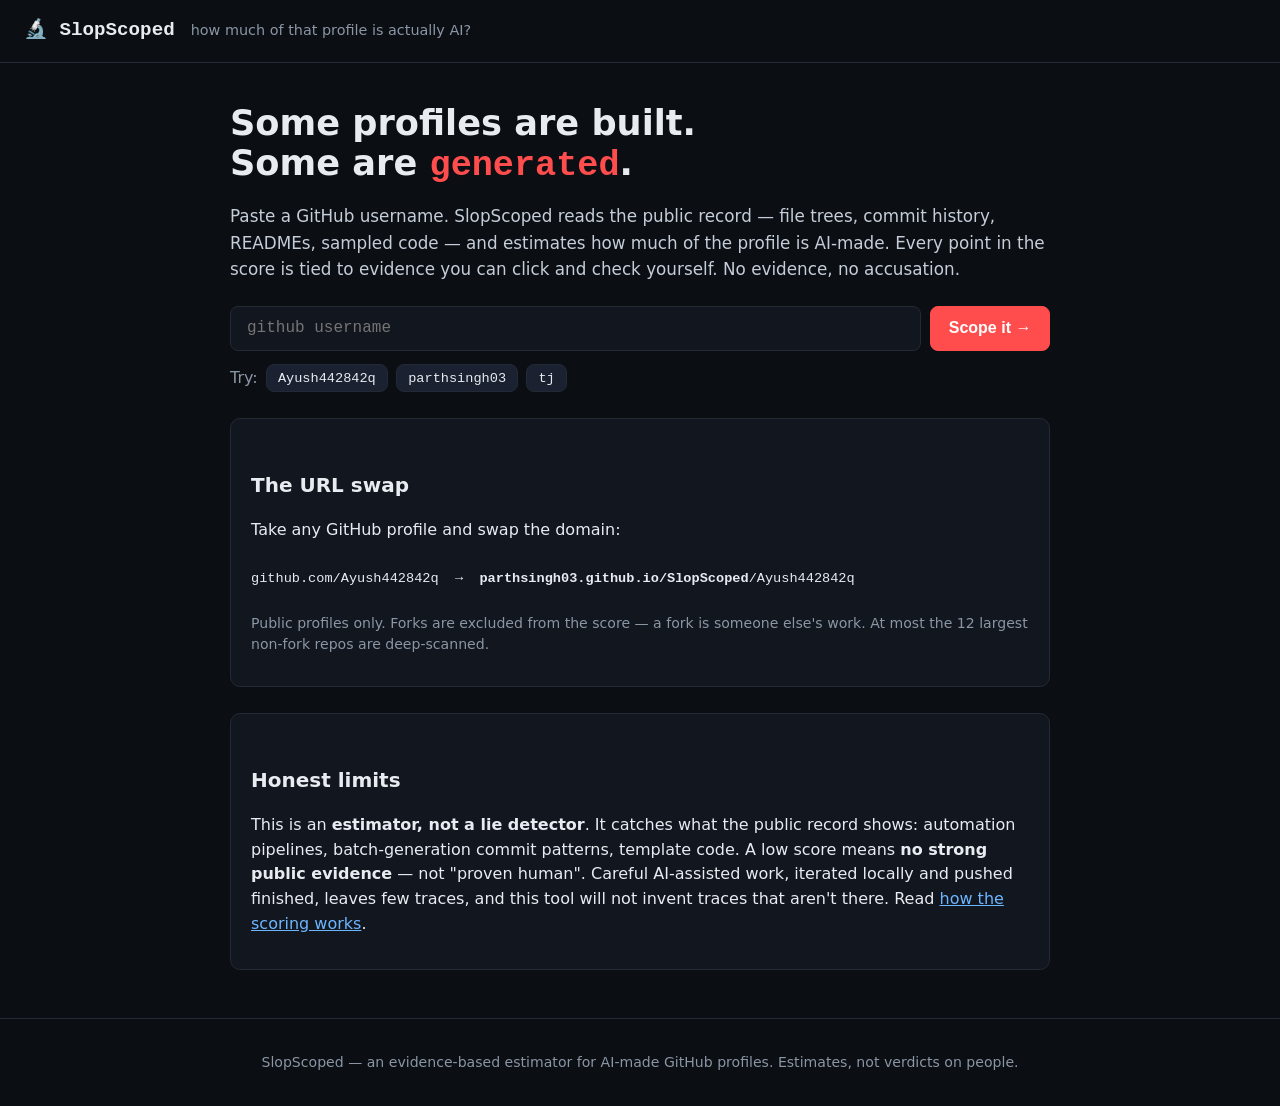
==== index.html @ 8f2cbe33 "Add files via upload" ====
<!DOCTYPE html>
<html lang="en">
<head>
<meta charset="UTF-8">
<meta name="viewport" content="width=device-width, initial-scale=1.0">
<title>SlopScoped — how much of a GitHub profile is actually AI?</title>
<meta name="description" content="Paste a GitHub username and get an evidence-based estimate of how much of the profile is AI-made — automation scripts, commit dumps, template code — with every point linked to its proof.">
<link rel="stylesheet" href="styles.css">
<link rel="icon" href="data:image/svg+xml,<svg xmlns='http://www.w3.org/2000/svg' viewBox='0 0 100 100'><text y='.9em' font-size='90'>🔬</text></svg>">
</head>
<body>
<header class="topbar">
  <a class="brand" href="./">🔬 SlopScoped</a>
  <span class="tag">how much of that profile is actually AI?</span>
</header>

<main>
  <!-- landing -->
  <section id="landing">
    <h1>Some profiles are built.<br>Some are <span class="stamp-inline">generated</span>.</h1>
    <p class="lede">Paste a GitHub username. SlopScoped reads the public record — file trees,
      commit history, READMEs, sampled code — and estimates how much of the profile is AI-made.
      Every point in the score is tied to evidence you can click and check yourself.
      No evidence, no accusation.</p>
    <div class="ask">
      <input id="user-input" type="text" placeholder="github username" autocomplete="off" spellcheck="false">
      <button id="go">Scope it →</button>
    </div>
    <p id="error" class="error" hidden></p>
    <div class="examples">
      <span>Try:</span>
      <button class="example" data-user="Ayush442842q">Ayush442842q</button>
      <button class="example" data-user="parthsingh03">parthsingh03</button>
      <button class="example" data-user="tj">tj</button>
    </div>
    <div class="swap-tip">
      <h2>The URL swap</h2>
      <p>Take any GitHub profile and swap the domain:</p>
      <code class="swap">github.com/Ayush442842q &nbsp;→&nbsp; <b>parthsingh03.github.io/SlopScoped</b>/Ayush442842q</code>
      <p class="fine">Public profiles only. Forks are excluded from the score — a fork is
        someone else's work. At most the 12 largest non-fork repos are deep-scanned.</p>
    </div>
    <div class="honest">
      <h2>Honest limits</h2>
      <p>This is an <b>estimator, not a lie detector</b>. It catches what the public record
        shows: automation pipelines, batch-generation commit patterns, template code.
        A low score means <b>no strong public evidence</b> — not "proven human".
        Careful AI-assisted work, iterated locally and pushed finished, leaves few traces,
        and this tool will not invent traces that aren't there. Read
        <a href="SCORING.md">how the scoring works</a>.</p>
    </div>
  </section>

  <!-- scanning -->
  <section id="scanning" hidden>
    <h1>Scoping <span id="scan-user"></span>…</h1>
    <pre id="scan-log" class="scanlog"></pre>
  </section>

  <!-- result -->
  <section id="result" hidden>
    <p class="meta"><a href="./">← scope another profile</a></p>
    <h1 id="profile-title"></h1>
    <div class="score-hero">
      <div class="score-num"><span id="score-num">0</span><span class="pct">%</span></div>
      <div class="score-side">
        <p class="score-label">estimated AI-made<br><span id="score-range" class="meta"></span></p>
        <p id="profile-verdict" class="verdict"></p>
      </div>
    </div>
    <p id="profile-meta" class="meta"></p>
    <h2>Repo by repo</h2>
    <div id="repo-cards"></div>
    <div class="honest">
      <p><b>Remember:</b> a low score means no strong public evidence was found — not proof
        of human authorship. Scores reward evidence, not suspicion.
        <a href="SCORING.md">Full scoring rules</a>.</p>
    </div>
  </section>
</main>

<footer>
  <p>SlopScoped — an evidence-based estimator for AI-made GitHub profiles. Estimates, not verdicts on people.</p>
</footer>
<script src="engine.js"></script>
<script src="app.js"></script>
</body>
</html>
---- styles.css ----
:root {
  --bg: #0b0e13; --panel: #12161e; --line: #232a36;
  --text: #e8ecf1; --dim: #8b96a5; --accent: #ff4d4d;
  --amber: #ffb02e; --green: #3ddc84; --mono: ui-monospace, 'SF Mono', Menlo, Consolas, monospace;
}
* { box-sizing: border-box; }
body { margin: 0; background: var(--bg); color: var(--text);
  font-family: system-ui, -apple-system, 'Segoe UI', Roboto, sans-serif; line-height: 1.55; }
a { color: #6cb6ff; }
.topbar { display: flex; gap: 1rem; align-items: baseline; padding: 1rem 1.5rem;
  border-bottom: 1px solid var(--line); }
.brand { font-family: var(--mono); font-weight: 700; font-size: 1.2rem; color: var(--text); text-decoration: none; }
.topbar .tag { color: var(--dim); font-size: .9rem; }
main { max-width: 860px; margin: 0 auto; padding: 2rem 1.25rem 3rem; }
h1 { font-size: 2.2rem; line-height: 1.15; margin: .5rem 0 1rem; }
h2 { margin-top: 2.2rem; font-size: 1.25rem; }
.lede { color: #c4cdd8; font-size: 1.05rem; }
.stamp-inline { color: var(--accent); font-family: var(--mono); }
.ask { display: flex; gap: .6rem; margin: 1.5rem 0 .5rem; flex-wrap: wrap; }
.ask input { flex: 1 1 260px; padding: .8rem 1rem; font-size: 1rem; font-family: var(--mono);
  background: var(--panel); border: 1px solid var(--line); border-radius: 8px; color: var(--text); }
.ask button, .example { cursor: pointer; border-radius: 8px; border: 1px solid var(--line);
  background: #1a2130; color: var(--text); padding: .8rem 1.1rem; font-size: 1rem; }
.ask button { background: var(--accent); border-color: var(--accent); color: #fff; font-weight: 700; }
.example { padding: .35rem .7rem; font-size: .85rem; font-family: var(--mono); }
.examples { display: flex; gap: .5rem; align-items: center; color: var(--dim); flex-wrap: wrap; margin-top: .8rem; }
.error { color: var(--accent); font-weight: 600; }
.swap-tip, .honest { background: var(--panel); border: 1px solid var(--line);
  border-radius: 10px; padding: 1rem 1.25rem; margin-top: 1.6rem; }
.swap { display: block; font-family: var(--mono); font-size: .85rem; overflow-x: auto;
  white-space: nowrap; padding: .6rem 0; }
.fine, .meta { color: var(--dim); font-size: .88rem; }
.scanlog { background: #05070a; border: 1px solid var(--line); border-radius: 10px;
  padding: 1rem; font-family: var(--mono); font-size: .85rem; min-height: 180px;
  white-space: pre-wrap; color: #9fe8b1; }
.score-hero { display: flex; gap: 2rem; align-items: center; flex-wrap: wrap;
  background: var(--panel); border: 1px solid var(--line); border-radius: 12px; padding: 1.5rem; }
.score-num { font-family: var(--mono); font-size: 5rem; font-weight: 800; line-height: 1; }
.score-num .pct { font-size: 2rem; color: var(--dim); }
.score-label { font-size: 1.05rem; margin: 0 0 .4rem; }
.verdict { display: inline-block; font-family: var(--mono); font-weight: 700;
  padding: .3rem .7rem; border-radius: 6px; border: 2px solid currentColor; transform: rotate(-1.5deg); }
.v-proven { color: var(--accent); } .v-high { color: var(--amber); }
.v-mid { color: #ffd76a; } .v-low { color: var(--green); }
.card { background: var(--panel); border: 1px solid var(--line); border-radius: 10px;
  padding: 1rem 1.25rem; margin: 1rem 0; }
.card-head { display: flex; justify-content: space-between; gap: 1rem; align-items: baseline; flex-wrap: wrap; }
.card-head a { font-family: var(--mono); font-weight: 700; font-size: 1.05rem; }
.badge { font-family: var(--mono); font-size: .85rem; font-weight: 700; }
.evidence { list-style: none; padding: 0; margin: .5rem 0 0; }
.evidence li { padding: .3rem 0; border-top: 1px dashed var(--line); font-size: .94rem; }
.pts { font-family: var(--mono); font-weight: 700; }
.pts.pos { color: var(--accent); } .pts.neg { color: var(--green); }
footer { border-top: 1px solid var(--line); padding: 1.2rem 1.5rem; color: var(--dim);
  font-size: .88rem; text-align: center; }
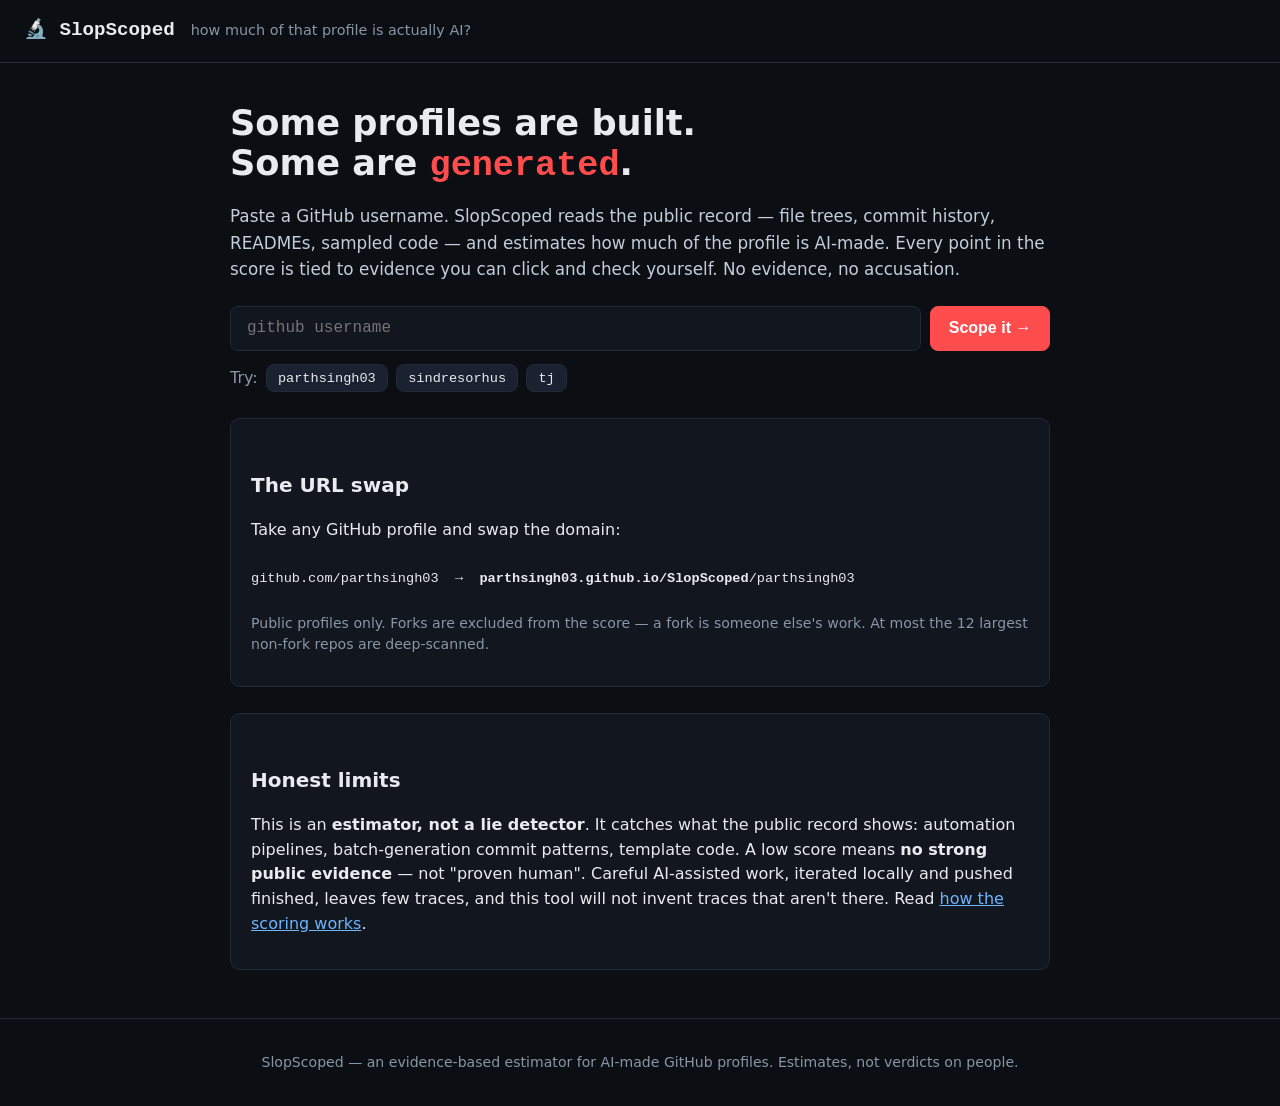
==== commit 74aa9643: "Remove personal example from README, site and scoring doc" ====
--- a/index.html
+++ b/index.html
@@ -29,14 +29,14 @@
     <p id="error" class="error" hidden></p>
     <div class="examples">
       <span>Try:</span>
-      <button class="example" data-user="Ayush442842q">Ayush442842q</button>
       <button class="example" data-user="parthsingh03">parthsingh03</button>
+      <button class="example" data-user="sindresorhus">sindresorhus</button>
       <button class="example" data-user="tj">tj</button>
     </div>
     <div class="swap-tip">
       <h2>The URL swap</h2>
       <p>Take any GitHub profile and swap the domain:</p>
-      <code class="swap">github.com/Ayush442842q &nbsp;→&nbsp; <b>parthsingh03.github.io/SlopScoped</b>/Ayush442842q</code>
+      <code class="swap">github.com/parthsingh03 &nbsp;→&nbsp; <b>parthsingh03.github.io/SlopScoped</b>/parthsingh03</code>
       <p class="fine">Public profiles only. Forks are excluded from the score — a fork is
         someone else's work. At most the 12 largest non-fork repos are deep-scanned.</p>
     </div>
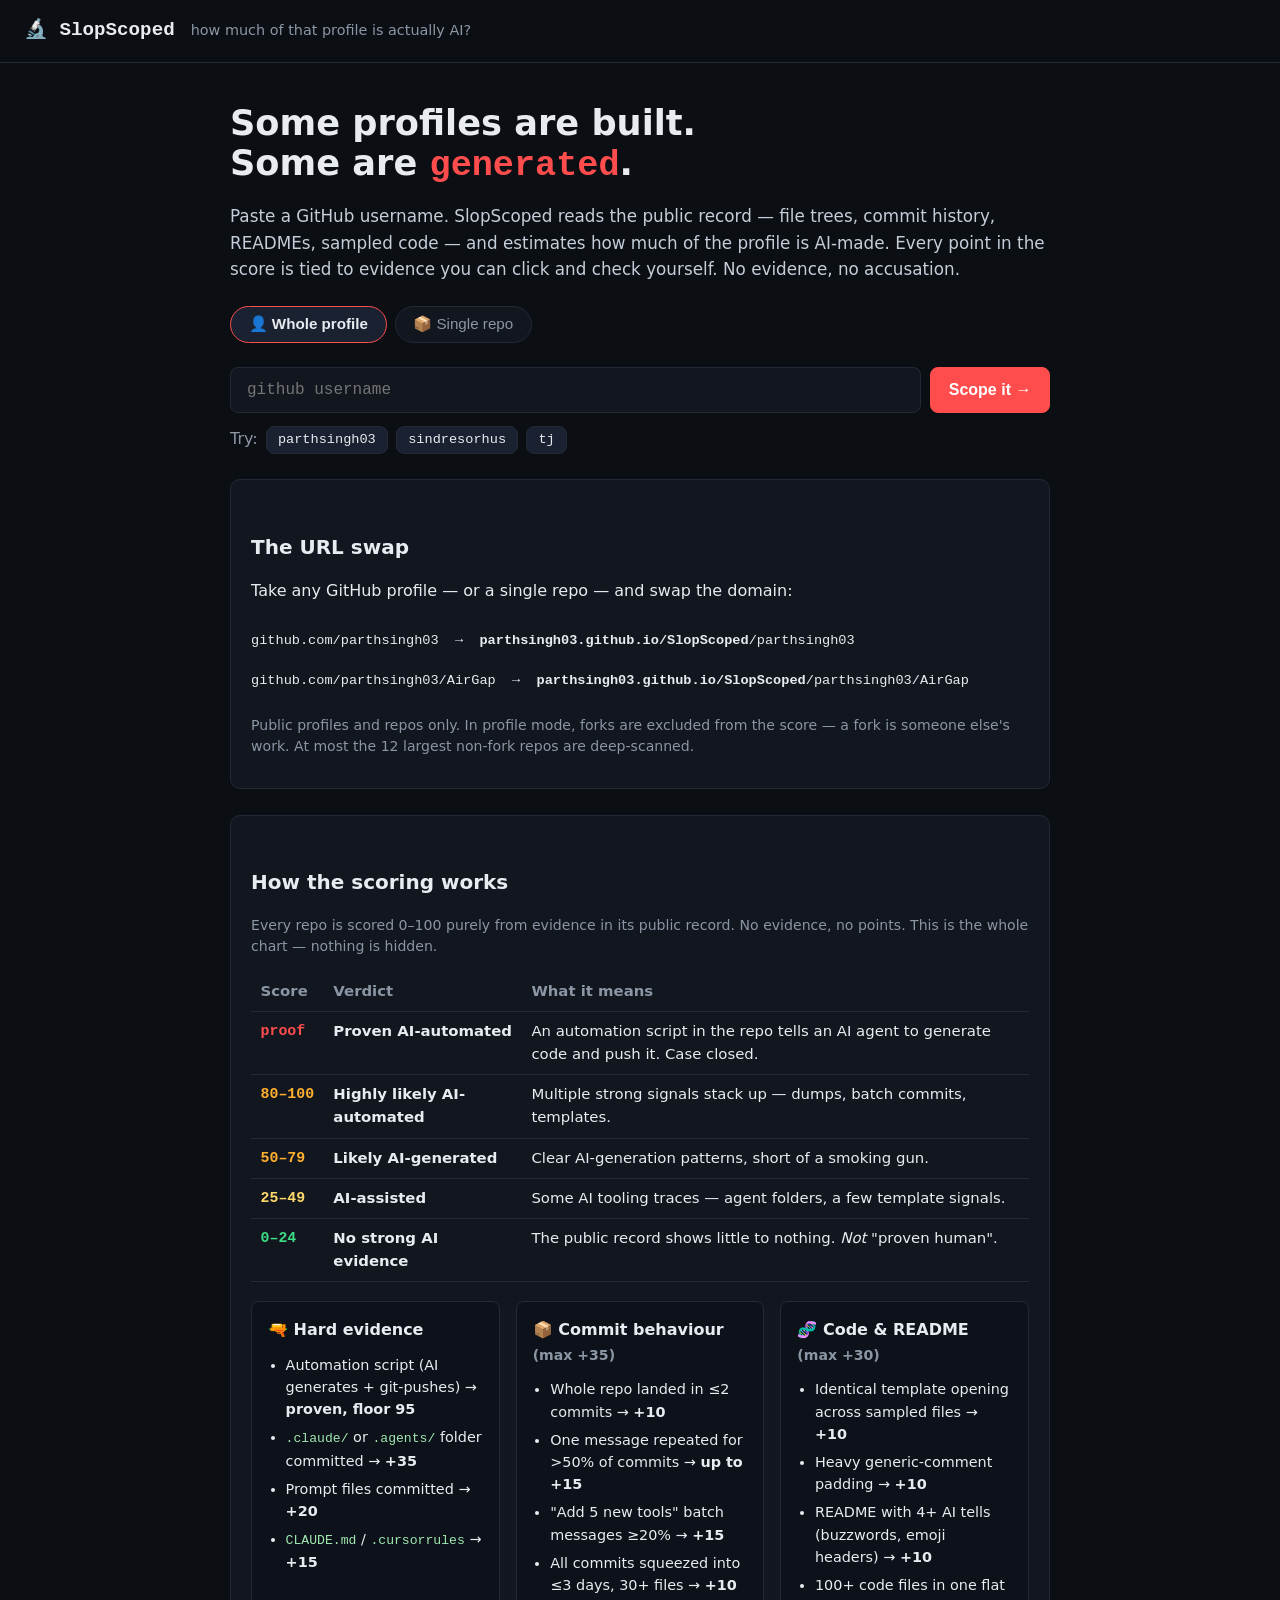
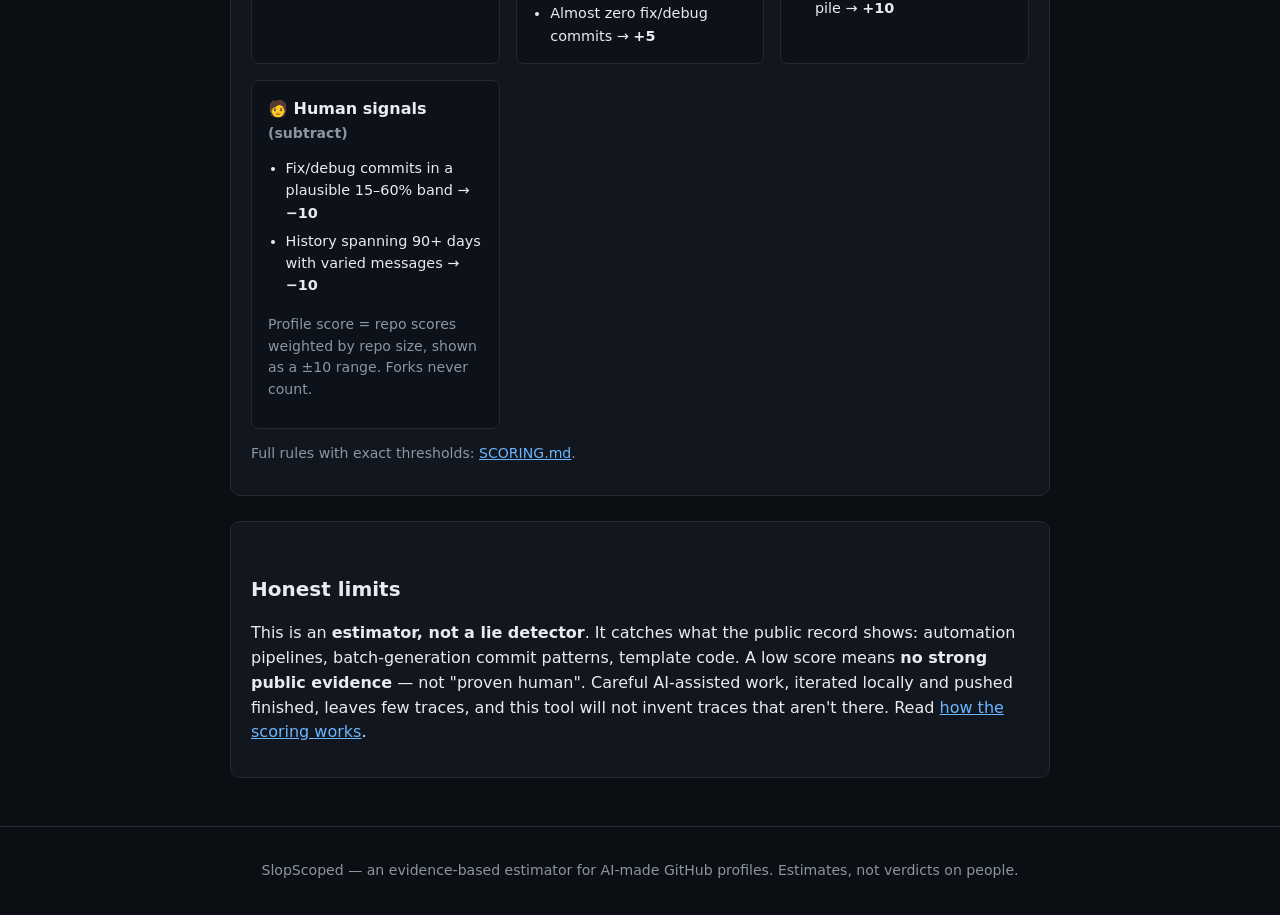
==== commit 0983628b: "Front-page scoring chart + single-repo mode" ====
--- a/index.html
+++ b/index.html
@@ -22,6 +22,10 @@
       commit history, READMEs, sampled code — and estimates how much of the profile is AI-made.
       Every point in the score is tied to evidence you can click and check yourself.
       No evidence, no accusation.</p>
+    <div class="modes">
+      <button id="mode-profile" class="mode active">👤 Whole profile</button>
+      <button id="mode-repo" class="mode">📦 Single repo</button>
+    </div>
     <div class="ask">
       <input id="user-input" type="text" placeholder="github username" autocomplete="off" spellcheck="false">
       <button id="go">Scope it →</button>
@@ -29,16 +33,74 @@
     <p id="error" class="error" hidden></p>
     <div class="examples">
       <span>Try:</span>
-      <button class="example" data-user="parthsingh03">parthsingh03</button>
-      <button class="example" data-user="sindresorhus">sindresorhus</button>
-      <button class="example" data-user="tj">tj</button>
+      <button class="example profile-example" data-user="parthsingh03">parthsingh03</button>
+      <button class="example profile-example" data-user="sindresorhus">sindresorhus</button>
+      <button class="example profile-example" data-user="tj">tj</button>
+      <button class="example repo-example" data-repo="parthsingh03/AirGap" hidden>parthsingh03/AirGap</button>
+      <button class="example repo-example" data-repo="parthsingh03/TrailHead" hidden>parthsingh03/TrailHead</button>
+      <button class="example repo-example" data-repo="tj/commander.js" hidden>tj/commander.js</button>
     </div>
     <div class="swap-tip">
       <h2>The URL swap</h2>
-      <p>Take any GitHub profile and swap the domain:</p>
+      <p>Take any GitHub profile — or a single repo — and swap the domain:</p>
       <code class="swap">github.com/parthsingh03 &nbsp;→&nbsp; <b>parthsingh03.github.io/SlopScoped</b>/parthsingh03</code>
-      <p class="fine">Public profiles only. Forks are excluded from the score — a fork is
-        someone else's work. At most the 12 largest non-fork repos are deep-scanned.</p>
+      <code class="swap">github.com/parthsingh03/AirGap &nbsp;→&nbsp; <b>parthsingh03.github.io/SlopScoped</b>/parthsingh03/AirGap</code>
+      <p class="fine">Public profiles and repos only. In profile mode, forks are excluded
+        from the score — a fork is someone else's work. At most the 12 largest
+        non-fork repos are deep-scanned.</p>
+    </div>
+    <div class="chart">
+      <h2>How the scoring works</h2>
+      <p class="fine">Every repo is scored 0–100 purely from evidence in its public record.
+        No evidence, no points. This is the whole chart — nothing is hidden.</p>
+      <table class="bands">
+        <tr><th>Score</th><th>Verdict</th><th>What it means</th></tr>
+        <tr><td class="mono b-proven">proof</td><td><b>Proven AI-automated</b></td><td>An automation script in the repo tells an AI agent to generate code and push it. Case closed.</td></tr>
+        <tr><td class="mono b-high">80–100</td><td><b>Highly likely AI-automated</b></td><td>Multiple strong signals stack up — dumps, batch commits, templates.</td></tr>
+        <tr><td class="mono b-high">50–79</td><td><b>Likely AI-generated</b></td><td>Clear AI-generation patterns, short of a smoking gun.</td></tr>
+        <tr><td class="mono b-mid">25–49</td><td><b>AI-assisted</b></td><td>Some AI tooling traces — agent folders, a few template signals.</td></tr>
+        <tr><td class="mono b-low">0–24</td><td><b>No strong AI evidence</b></td><td>The public record shows little to nothing. <i>Not</i> "proven human".</td></tr>
+      </table>
+      <div class="sig-grid">
+        <div class="sig">
+          <h3>🔫 Hard evidence</h3>
+          <ul>
+            <li>Automation script (AI generates + git-pushes) → <b>proven, floor 95</b></li>
+            <li><code>.claude/</code> or <code>.agents/</code> folder committed → <b>+35</b></li>
+            <li>Prompt files committed → <b>+20</b></li>
+            <li><code>CLAUDE.md</code> / <code>.cursorrules</code> → <b>+15</b></li>
+          </ul>
+        </div>
+        <div class="sig">
+          <h3>📦 Commit behaviour <span class="fine">(max +35)</span></h3>
+          <ul>
+            <li>Whole repo landed in ≤2 commits → <b>+10</b></li>
+            <li>One message repeated for &gt;50% of commits → <b>up to +15</b></li>
+            <li>"Add 5 new tools" batch messages ≥20% → <b>+15</b></li>
+            <li>All commits squeezed into ≤3 days, 30+ files → <b>+10</b></li>
+            <li>Almost zero fix/debug commits → <b>+5</b></li>
+          </ul>
+        </div>
+        <div class="sig">
+          <h3>🧬 Code &amp; README <span class="fine">(max +30)</span></h3>
+          <ul>
+            <li>Identical template opening across sampled files → <b>+10</b></li>
+            <li>Heavy generic-comment padding → <b>+10</b></li>
+            <li>README with 4+ AI tells (buzzwords, emoji headers) → <b>+10</b></li>
+            <li>100+ code files in one flat pile → <b>+10</b></li>
+          </ul>
+        </div>
+        <div class="sig">
+          <h3>🧑 Human signals <span class="fine">(subtract)</span></h3>
+          <ul>
+            <li>Fix/debug commits in a plausible 15–60% band → <b>−10</b></li>
+            <li>History spanning 90+ days with varied messages → <b>−10</b></li>
+          </ul>
+          <p class="fine">Profile score = repo scores weighted by repo size,
+            shown as a ±10 range. Forks never count.</p>
+        </div>
+      </div>
+      <p class="fine">Full rules with exact thresholds: <a href="SCORING.md">SCORING.md</a>.</p>
     </div>
     <div class="honest">
       <h2>Honest limits</h2>
--- a/styles.css
+++ b/styles.css
@@ -51,5 +51,23 @@
 .evidence li { padding: .3rem 0; border-top: 1px dashed var(--line); font-size: .94rem; }
 .pts { font-family: var(--mono); font-weight: 700; }
 .pts.pos { color: var(--accent); } .pts.neg { color: var(--green); }
+.modes { display: flex; gap: .5rem; margin-top: 1.5rem; }
+.mode { cursor: pointer; border-radius: 999px; border: 1px solid var(--line);
+  background: var(--panel); color: var(--dim); padding: .55rem 1.1rem; font-size: .95rem; }
+.mode.active { background: #1a2130; color: var(--text); border-color: var(--accent); font-weight: 700; }
+.chart { background: var(--panel); border: 1px solid var(--line);
+  border-radius: 10px; padding: 1rem 1.25rem; margin-top: 1.6rem; }
+.bands { width: 100%; border-collapse: collapse; margin: .8rem 0 1.2rem; font-size: .93rem; }
+.bands th, .bands td { text-align: left; padding: .5rem .6rem; border-bottom: 1px solid var(--line); vertical-align: top; }
+.bands th { color: var(--dim); font-weight: 600; }
+.mono { font-family: var(--mono); font-weight: 700; white-space: nowrap; }
+.b-proven { color: var(--accent); } .b-high { color: var(--amber); }
+.b-mid { color: #ffd76a; } .b-low { color: var(--green); }
+.sig-grid { display: grid; grid-template-columns: repeat(auto-fit, minmax(230px, 1fr)); gap: 1rem; }
+.sig { background: #0d1119; border: 1px solid var(--line); border-radius: 8px; padding: .8rem 1rem; }
+.sig h3 { margin: .2rem 0 .5rem; font-size: 1rem; }
+.sig ul { margin: 0; padding-left: 1.1rem; font-size: .9rem; }
+.sig li { padding: .18rem 0; }
+.sig code { font-family: var(--mono); font-size: .82rem; color: #9fe8b1; }
 footer { border-top: 1px solid var(--line); padding: 1.2rem 1.5rem; color: var(--dim);
   font-size: .88rem; text-align: center; }
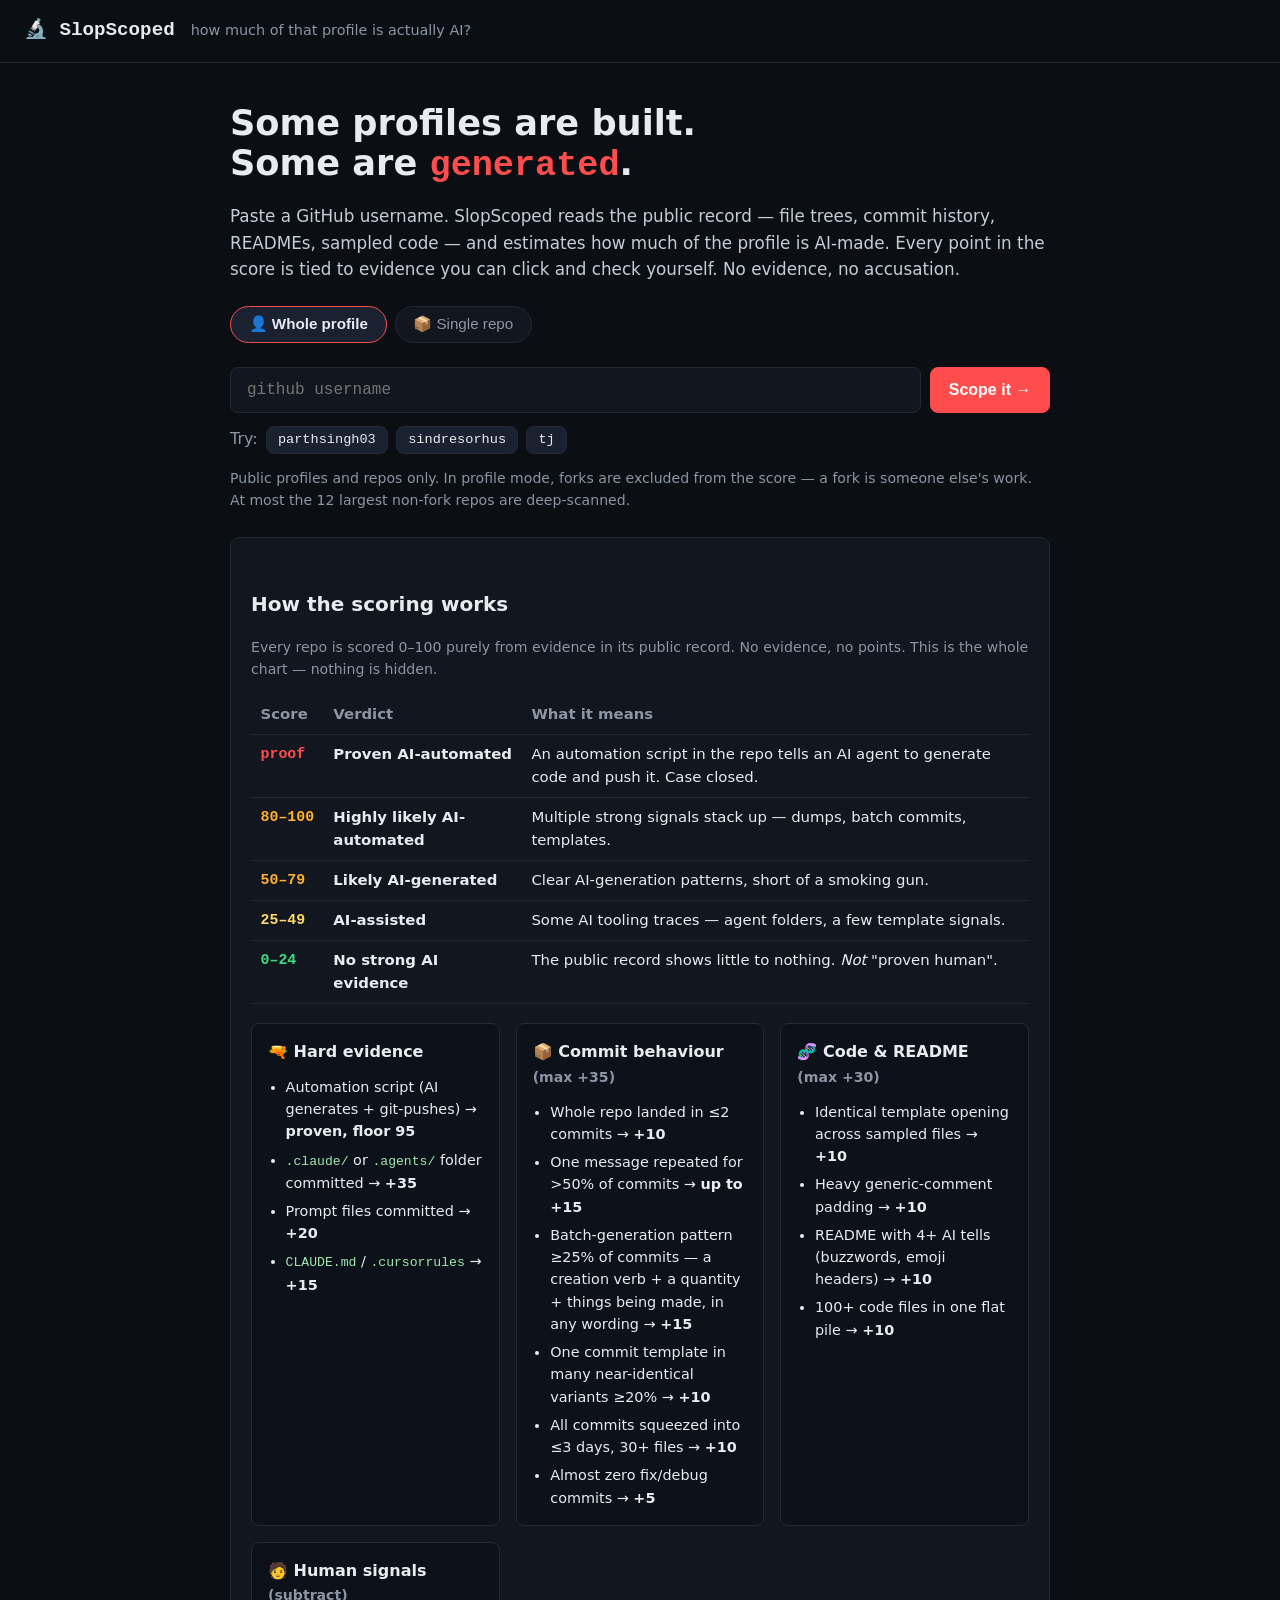
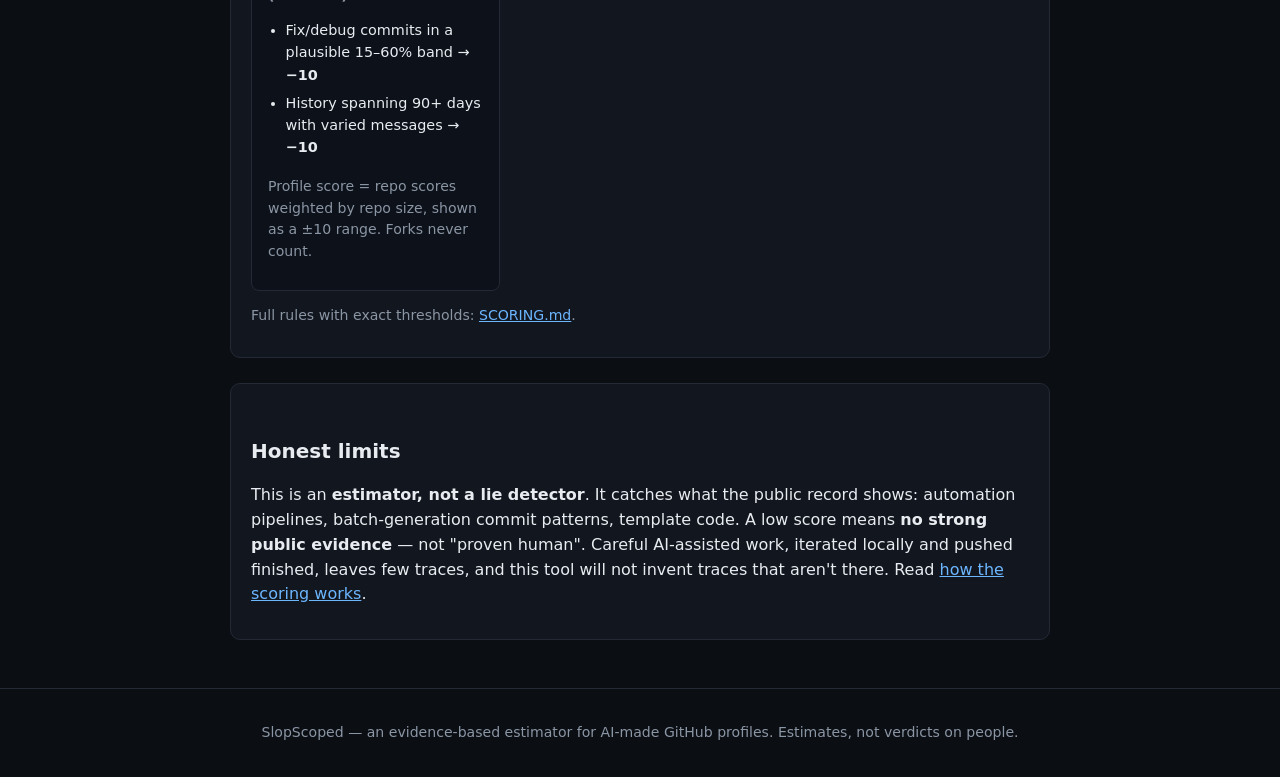
==== commit 8c874b0d: "Generalize scoring (no case-specific rules), remove swap section from site, add result cache + API m" ====
--- a/index.html
+++ b/index.html
@@ -40,15 +40,9 @@
       <button class="example repo-example" data-repo="parthsingh03/TrailHead" hidden>parthsingh03/TrailHead</button>
       <button class="example repo-example" data-repo="tj/commander.js" hidden>tj/commander.js</button>
     </div>
-    <div class="swap-tip">
-      <h2>The URL swap</h2>
-      <p>Take any GitHub profile — or a single repo — and swap the domain:</p>
-      <code class="swap">github.com/parthsingh03 &nbsp;→&nbsp; <b>parthsingh03.github.io/SlopScoped</b>/parthsingh03</code>
-      <code class="swap">github.com/parthsingh03/AirGap &nbsp;→&nbsp; <b>parthsingh03.github.io/SlopScoped</b>/parthsingh03/AirGap</code>
-      <p class="fine">Public profiles and repos only. In profile mode, forks are excluded
-        from the score — a fork is someone else's work. At most the 12 largest
-        non-fork repos are deep-scanned.</p>
-    </div>
+    <p class="fine">Public profiles and repos only. In profile mode, forks are excluded
+      from the score — a fork is someone else's work. At most the 12 largest
+      non-fork repos are deep-scanned.</p>
     <div class="chart">
       <h2>How the scoring works</h2>
       <p class="fine">Every repo is scored 0–100 purely from evidence in its public record.
@@ -76,7 +70,8 @@
           <ul>
             <li>Whole repo landed in ≤2 commits → <b>+10</b></li>
             <li>One message repeated for &gt;50% of commits → <b>up to +15</b></li>
-            <li>"Add 5 new tools" batch messages ≥20% → <b>+15</b></li>
+            <li>Batch-generation pattern ≥25% of commits — a creation verb + a quantity + things being made, in any wording → <b>+15</b></li>
+            <li>One commit template in many near-identical variants ≥20% → <b>+10</b></li>
             <li>All commits squeezed into ≤3 days, 30+ files → <b>+10</b></li>
             <li>Almost zero fix/debug commits → <b>+5</b></li>
           </ul>
@@ -131,6 +126,7 @@
       </div>
     </div>
     <p id="profile-meta" class="meta"></p>
+    <p id="cache-note" class="meta" hidden></p>
     <h2>Repo by repo</h2>
     <div id="repo-cards"></div>
     <div class="honest">
@@ -143,6 +139,7 @@
 
 <footer>
   <p>SlopScoped — an evidence-based estimator for AI-made GitHub profiles. Estimates, not verdicts on people.</p>
+  <p class="meta" id="rate-info"></p>
 </footer>
 <script src="engine.js"></script>
 <script src="app.js"></script>
--- a/styles.css
+++ b/styles.css
@@ -71,3 +71,5 @@
 .sig code { font-family: var(--mono); font-size: .82rem; color: #9fe8b1; }
 footer { border-top: 1px solid var(--line); padding: 1.2rem 1.5rem; color: var(--dim);
   font-size: .88rem; text-align: center; }
+
+.mini-btn { font: inherit; font-size: 12px; padding: 2px 10px; border-radius: 999px; border: 1px solid currentColor; background: transparent; color: inherit; cursor: pointer; }
